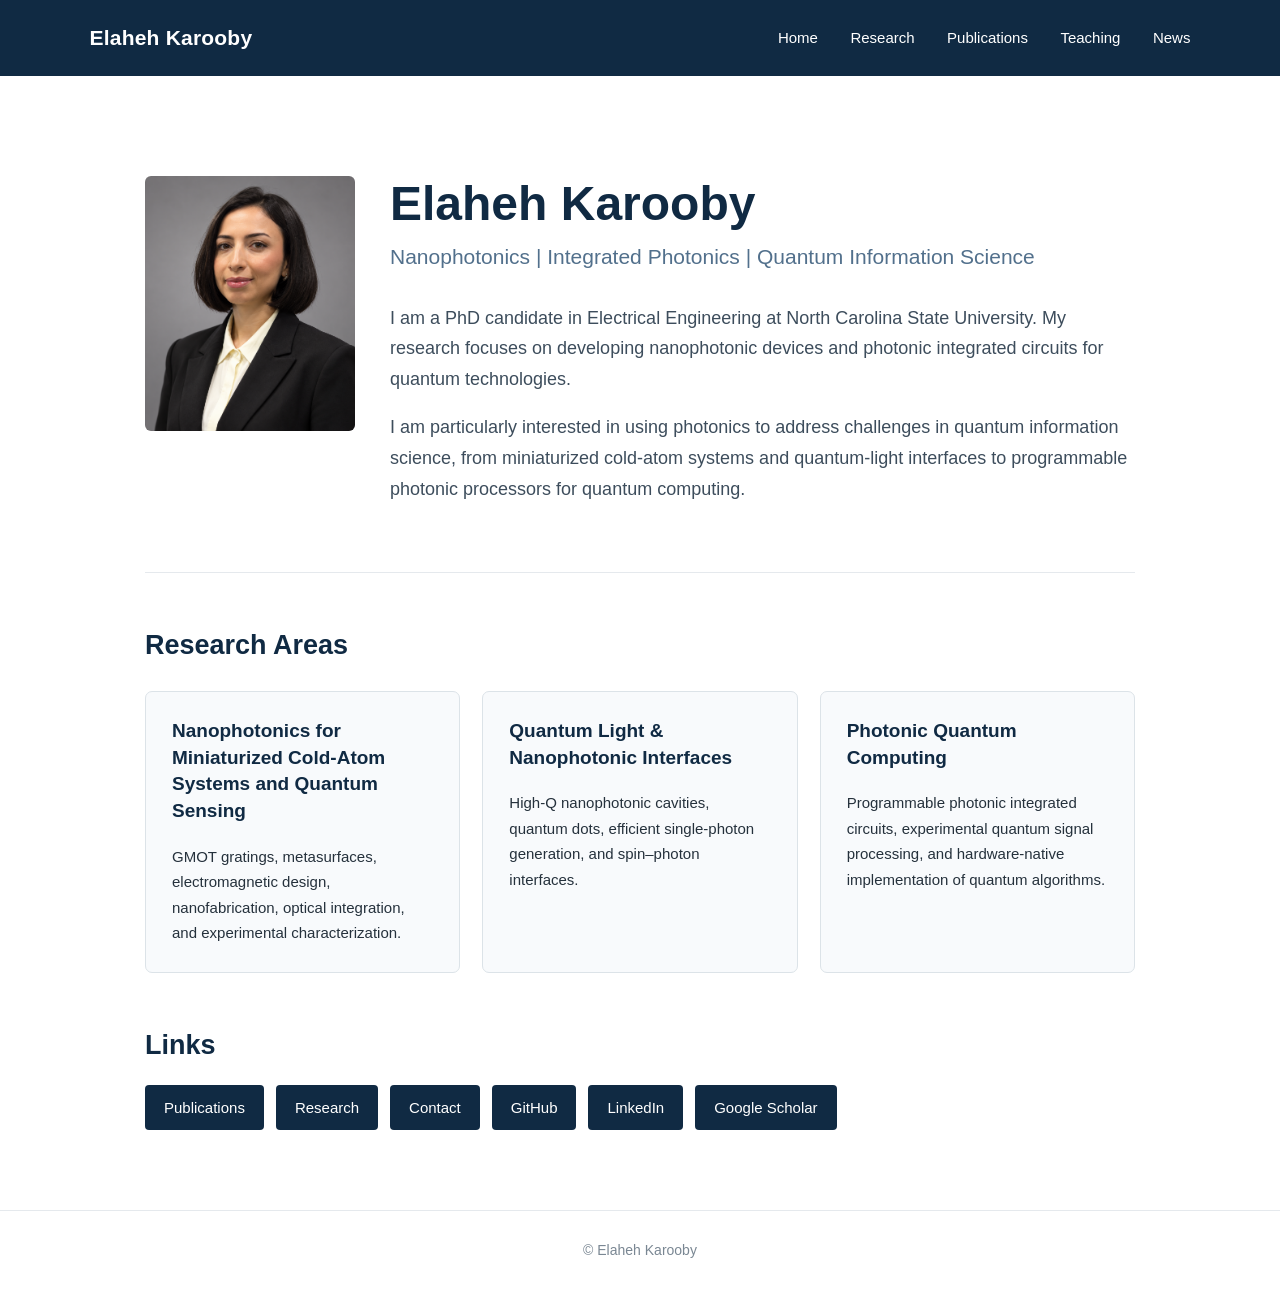
==== index.html @ 6fc02238 "Update index.html" ====
<!DOCTYPE html>
<html lang="en">

<head>
  <meta charset="UTF-8">
  <meta name="viewport" content="width=device-width, initial-scale=1.0">
  <title>Elaheh Karooby</title>
  <link rel="stylesheet" href="style.css">
</head>

<body>

<header>
  <nav>
    <div class="name">Elaheh Karooby</div>

    <div>
      <a href="index.html">Home</a>
      <a href="research.html">Research</a>
      <a href="publications.html">Publications</a>
      <a href="teaching.html">Teaching</a>
      <a href="news.html">News</a>
    </div>
  </nav>
</header>

<main>

  <section class="hero" style="display:flex; align-items:flex-start; gap:35px;">

    <img
      src="elaheh-photo.png"
      alt="Elaheh Karooby"
      style="width:210px; height:255px; object-fit:cover; border-radius:6px; flex-shrink:0;"
    >

    <div class="hero-text" style="flex:1;">

      <h1>Elaheh Karooby</h1>

      <h2>
        Nanophotonics | Integrated Photonics | Quantum Information Science
      </h2>

      <p>
        I am a PhD candidate in Electrical Engineering at North Carolina State University.
        My research focuses on developing nanophotonic devices and photonic integrated
        circuits for quantum technologies.
      </p>

      <p>
        I am particularly interested in using photonics to address challenges in quantum
        information science, from miniaturized cold-atom systems and quantum-light
        interfaces to programmable photonic processors for quantum computing.
      </p>

    </div>

  </section>

  <h2 class="section-title">Research Areas</h2>

  <div class="research-grid">

    <div class="research-card">
      <h3>Nanophotonics for Miniaturized Cold-Atom Systems and Quantum Sensing</h3>
      <p>
        GMOT gratings, metasurfaces, electromagnetic design, nanofabrication,
        optical integration, and experimental characterization.
      </p>
    </div>

    <div class="research-card">
      <h3>Quantum Light & Nanophotonic Interfaces</h3>
      <p>
        High-Q nanophotonic cavities, quantum dots, efficient single-photon
        generation, and spin–photon interfaces.
      </p>
    </div>

    <div class="research-card">
      <h3>Photonic Quantum Computing</h3>
      <p>
        Programmable photonic integrated circuits, experimental quantum signal
        processing, and hardware-native implementation of quantum algorithms.
      </p>
    </div>

  </div>

  <h2 class="section-title">Links</h2>

  <div class="buttons">

    <a class="button" href="publications.html">Publications</a>

    <a class="button" href="research.html">Research</a>

    <a class="button" href="contact.html">Contact</a>

    <a class="button"
       href="https://github.com/ekarooby"
       target="_blank"
       rel="noopener noreferrer">GitHub</a>

    <a class="button"
       href="https://www.linkedin.com/in/elaheh-karooby-2968b288"
       target="_blank"
       rel="noopener noreferrer">LinkedIn</a>

    <a class="button"
       href="https://scholar.google.com/citations?hl=en&user=1yUfxxIAAAAJ&view_op=list_works&sortby=pubdate"
       target="_blank"
       rel="noopener noreferrer">Google Scholar</a>

  </div>

</main>

<footer>
  © Elaheh Karooby
</footer>

</body>

</html>
---- style.css ----
* {
  box-sizing: border-box;
}

body {
  margin: 0;
  font-family: "Helvetica Neue", Arial, sans-serif;
  color: #25313c;
  background: #ffffff;
  line-height: 1.7;
}

/* Navigation */

header {
  background: #102a43;
  color: white;
  padding: 20px 7%;
}

nav {
  max-width: 1150px;
  margin: auto;
  display: flex;
  justify-content: space-between;
  align-items: center;
}

nav .name {
  font-size: 21px;
  font-weight: 600;
  letter-spacing: 0.2px;
}

nav a {
  color: #ffffff;
  text-decoration: none;
  margin-left: 28px;
  font-size: 15px;
}

nav a:hover {
  opacity: 0.75;
}

/* Main content */

main {
  max-width: 1050px;
  margin: 0 auto;
  padding: 65px 30px 80px;
}

/* Homepage */

.hero {
  display: flex;
  align-items: flex-start;
  gap: 35px;
  padding: 35px 0 50px;
  border-bottom: 1px solid #e5e9ed;
}

.profile-photo {
  width: 180px;
  height: 220px;
  object-fit: cover;
  border-radius: 6px;
  flex-shrink: 0;
}

.hero-text {
  flex: 1;
  max-width: 850px;
}

.hero h1 {
  margin: 0 0 8px;
  color: #102a43;
  font-size: 48px;
  line-height: 1.15;
  font-weight: 650;
}

.hero h2 {
  margin: 0 0 28px;
  color: #52708c;
  font-size: 21px;
  font-weight: 400;
}

.hero p {
  max-width: 800px;
  font-size: 18px;
  color: #3d4d5c;
}

/* Page titles */

main > h1 {
  color: #102a43;
  font-size: 40px;
  margin-top: 0;
}

/* Section headings */

.section-title {
  margin-top: 55px;
  margin-bottom: 18px;
  color: #102a43;
  font-size: 27px;
  line-height: 1.3;
}

/* Homepage research cards */

.research-grid {
  display: grid;
  grid-template-columns: repeat(3, 1fr);
  gap: 22px;
  margin-top: 28px;
}

.research-card {
  padding: 26px;
  border: 1px solid #dce3e8;
  border-radius: 7px;
  background: #f8fafc;
  transition: transform 0.2s ease, box-shadow 0.2s ease;
}

.research-card:hover {
  transform: translateY(-3px);
  box-shadow: 0 7px 18px rgba(0, 0, 0, 0.07);
}

.research-card h3 {
  margin-top: 0;
  color: #102a43;
  font-size: 19px;
  line-height: 1.4;
}

.research-card p {
  margin-bottom: 0;
  font-size: 15px;
}

/* Buttons */

.buttons {
  display: flex;
  flex-wrap: wrap;
  gap: 12px;
  margin-top: 22px;
}

.button {
  display: inline-block;
  padding: 10px 19px;
  border-radius: 4px;
  background: #102a43;
  color: white;
  text-decoration: none;
  font-size: 15px;
}

.button:hover {
  background: #284b6d;
  text-decoration: none;
}

/* Publications */

ol li {
  margin-bottom: 20px;
  padding-left: 8px;
}

/* General links */

main a {
  color: #245f8f;
}

main a:hover {
  text-decoration: underline;
}

/* Footer */

footer {
  border-top: 1px solid #e5e9ed;
  padding: 28px;
  text-align: center;
  color: #7a8793;
  font-size: 14px;
}

/* Mobile */

@media (max-width: 850px) {

  header {
    padding: 18px 25px;
  }

  nav {
    flex-direction: column;
    align-items: flex-start;
    gap: 12px;
  }

  nav a {
    margin: 0 18px 0 0;
  }

  main {
    padding: 45px 24px 60px;
  }

  .hero {
    flex-direction: column;
    gap: 22px;
  }

  .profile-photo {
    width: 160px;
    height: 200px;
  }

  .hero h1 {
    font-size: 38px;
  }

  .research-grid {
    grid-template-columns: 1fr;
  }
}
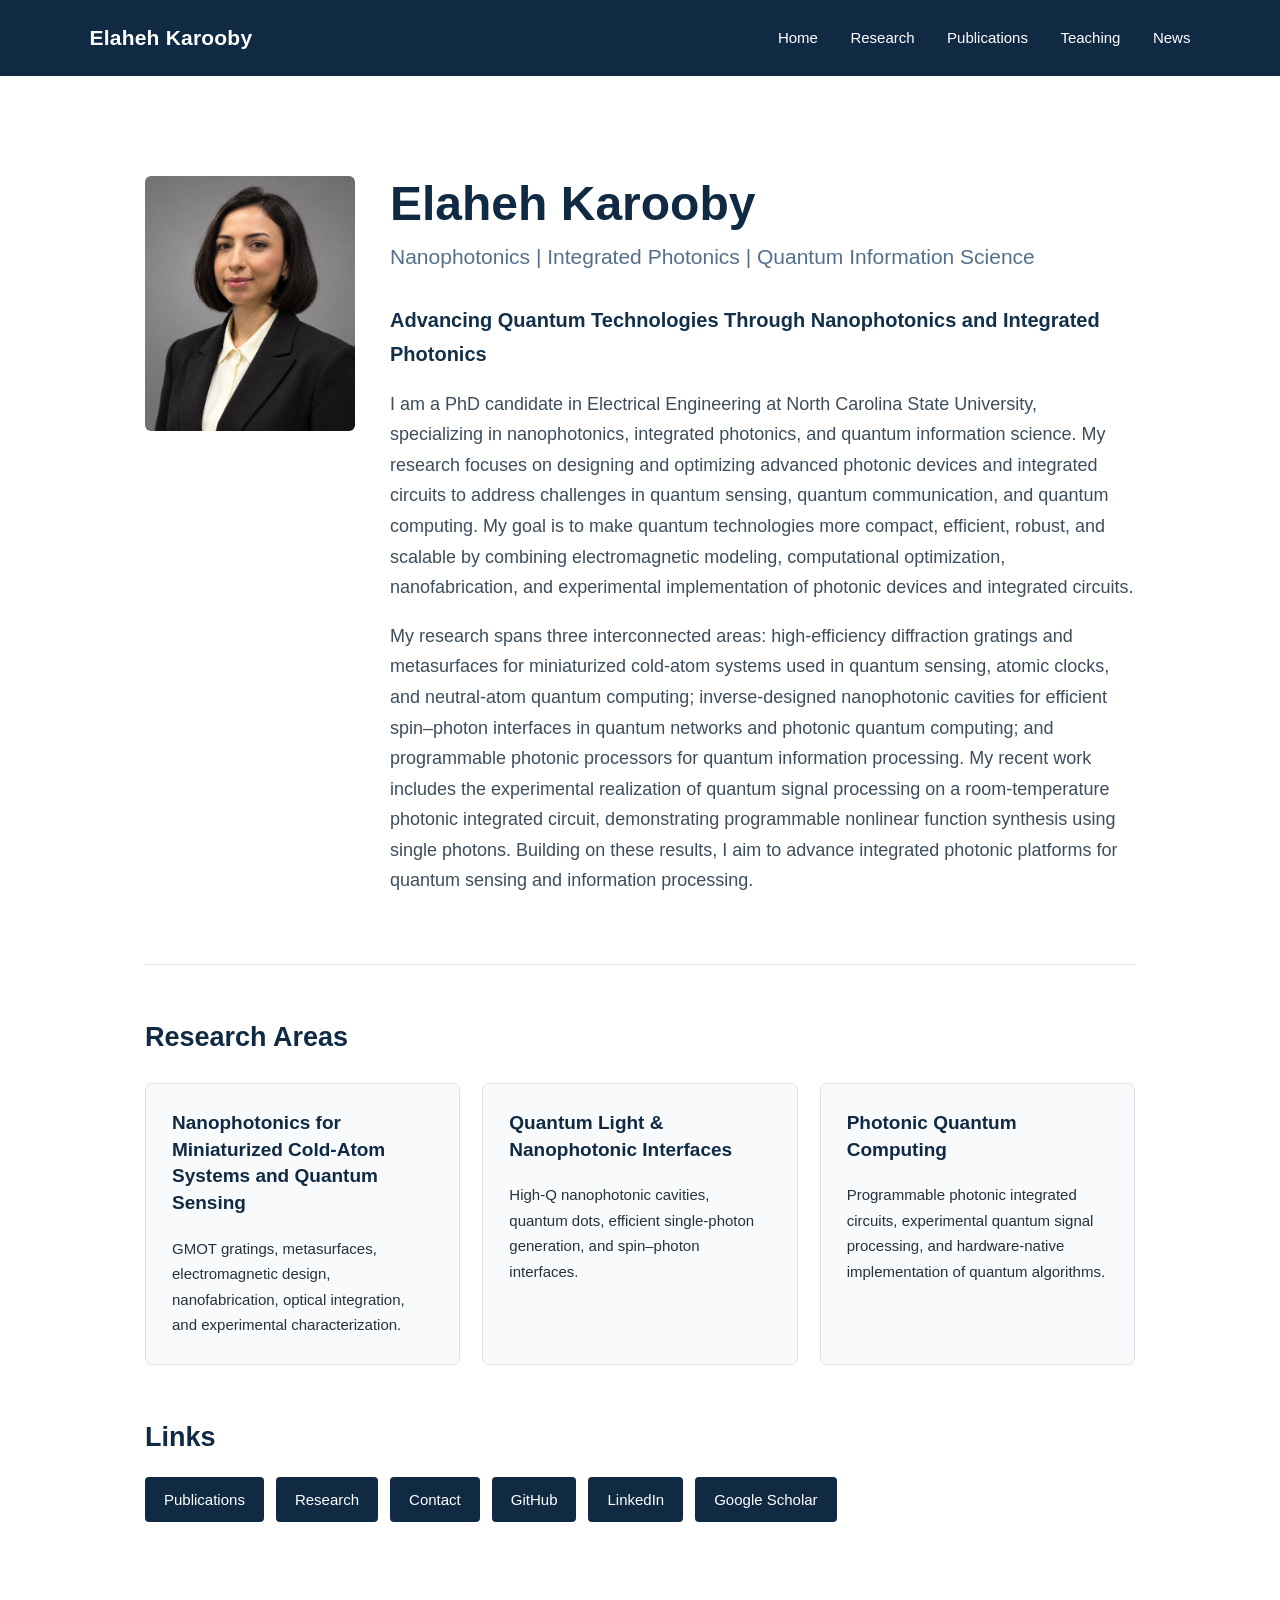
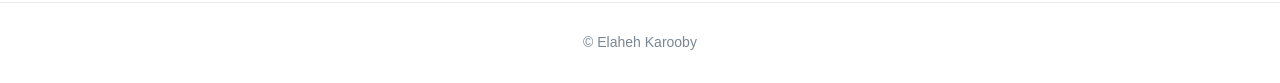
==== commit b5f200a2: "Update index.html" ====
--- a/index.html
+++ b/index.html
@@ -1,3 +1,4 @@
+
 <!DOCTYPE html>
 <html lang="en">
 
@@ -42,16 +43,37 @@
         Nanophotonics | Integrated Photonics | Quantum Information Science
       </h2>
 
+      <h3 style="color:#12304a; font-size:20px; margin-top:25px; margin-bottom:15px;">
+        Advancing Quantum Technologies Through Nanophotonics
+        and Integrated Photonics
+      </h3>
+
       <p>
-        I am a PhD candidate in Electrical Engineering at North Carolina State University.
-        My research focuses on developing nanophotonic devices and photonic integrated
-        circuits for quantum technologies.
+        I am a PhD candidate in Electrical Engineering at North Carolina
+        State University, specializing in nanophotonics, integrated
+        photonics, and quantum information science. My research focuses
+        on designing and optimizing advanced photonic devices and
+        integrated circuits to address challenges in quantum sensing,
+        quantum communication, and quantum computing. My goal is to
+        make quantum technologies more compact, efficient, robust,
+        and scalable by combining electromagnetic modeling,
+        computational optimization, nanofabrication, and experimental
+        implementation of photonic devices and integrated circuits.
       </p>
 
       <p>
-        I am particularly interested in using photonics to address challenges in quantum
-        information science, from miniaturized cold-atom systems and quantum-light
-        interfaces to programmable photonic processors for quantum computing.
+        My research spans three interconnected areas: high-efficiency
+        diffraction gratings and metasurfaces for miniaturized cold-atom
+        systems used in quantum sensing, atomic clocks, and neutral-atom
+        quantum computing; inverse-designed nanophotonic cavities for
+        efficient spin–photon interfaces in quantum networks and photonic
+        quantum computing; and programmable photonic processors for
+        quantum information processing. My recent work includes the
+        experimental realization of quantum signal processing on a
+        room-temperature photonic integrated circuit, demonstrating
+        programmable nonlinear function synthesis using single photons.
+        Building on these results, I aim to advance integrated photonic
+        platforms for quantum sensing and information processing.
       </p>
 
     </div>
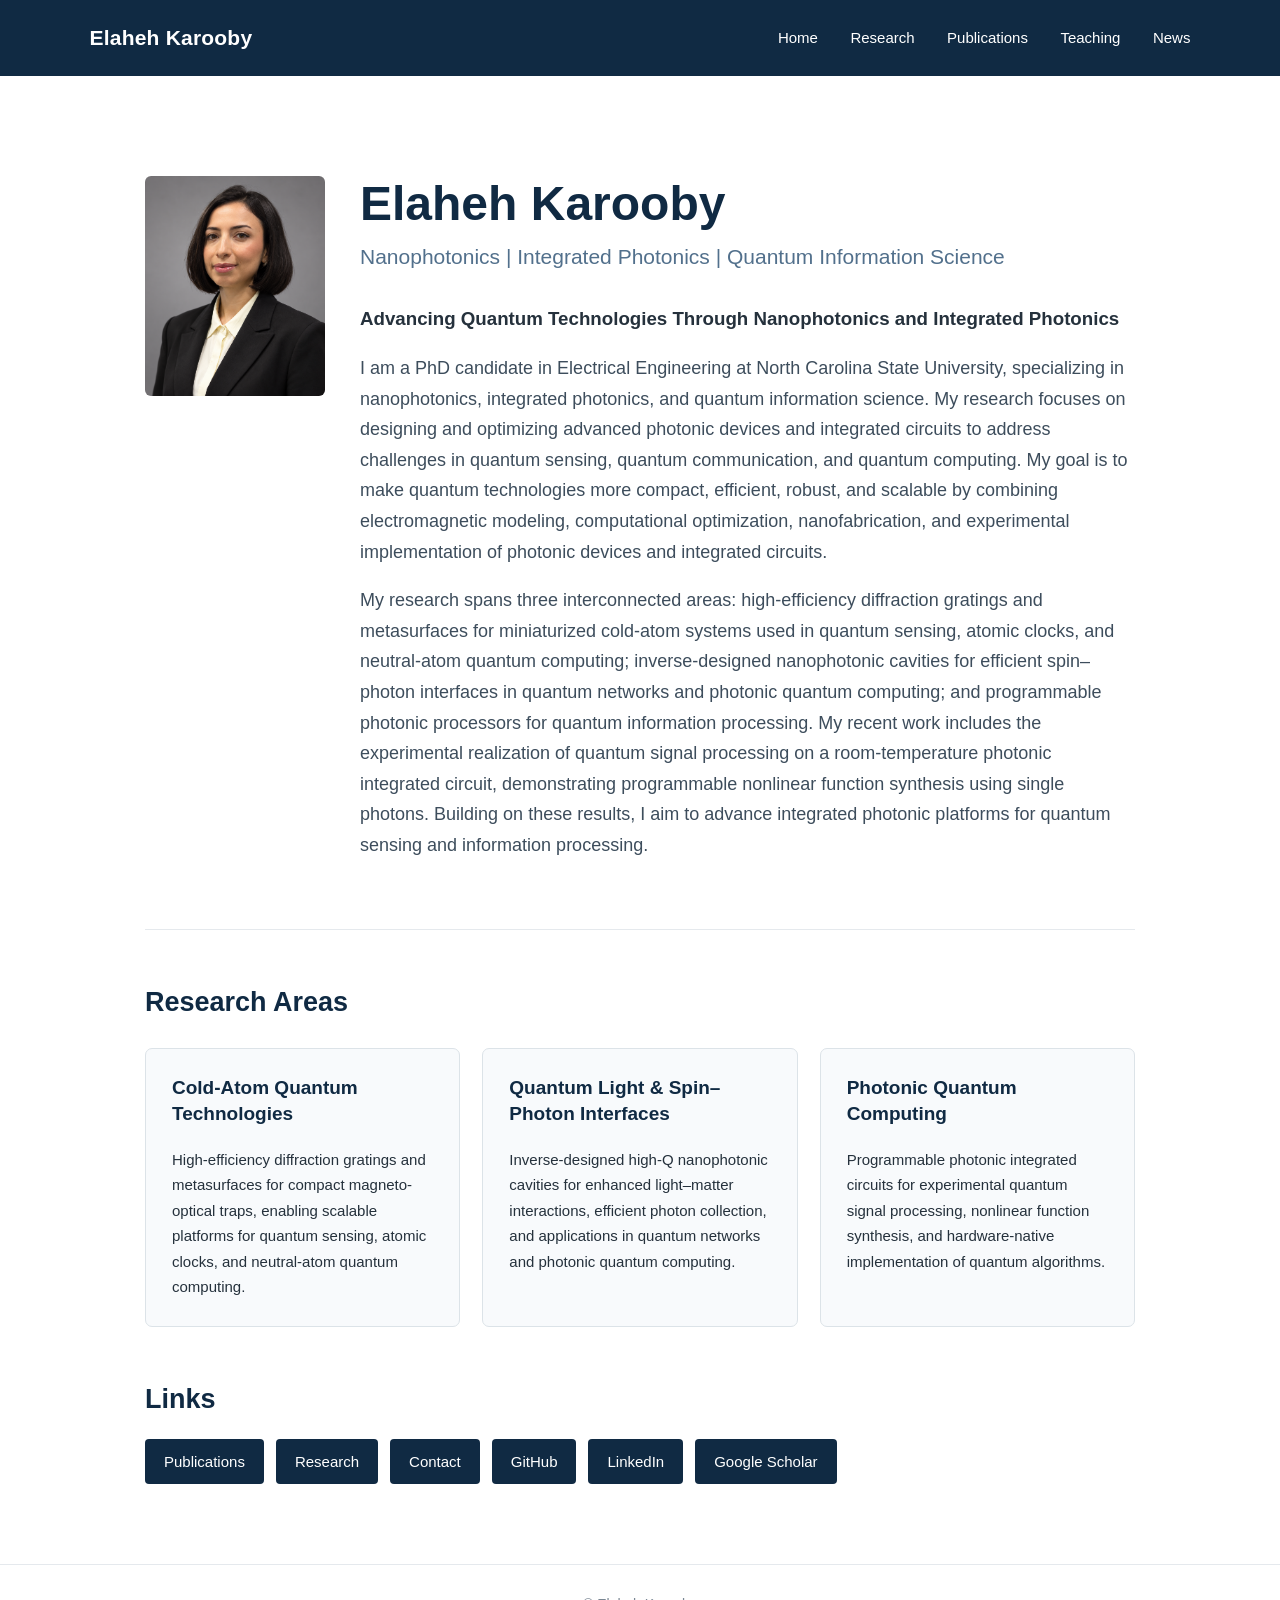
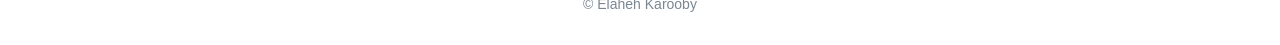
==== commit bac670fc: "Update index.html" ====
--- a/index.html
+++ b/index.html
@@ -5,7 +5,9 @@
 <head>
   <meta charset="UTF-8">
   <meta name="viewport" content="width=device-width, initial-scale=1.0">
-  <title>Elaheh Karooby</title>
+  <meta name="description"
+        content="Elaheh Karooby - PhD Candidate at NC State University researching nanophotonics, integrated photonics, and quantum information science.">
+  <title>Elaheh Karooby | Quantum Photonics Research</title>
   <link rel="stylesheet" href="style.css">
 </head>
 
@@ -15,7 +17,7 @@
   <nav>
     <div class="name">Elaheh Karooby</div>
 
-    <div>
+    <div class="nav-links">
       <a href="index.html">Home</a>
       <a href="research.html">Research</a>
       <a href="publications.html">Publications</a>
@@ -27,25 +29,26 @@
 
 <main>
 
-  <section class="hero" style="display:flex; align-items:flex-start; gap:35px;">
+  <section class="hero">
 
     <img
       src="elaheh-photo.png"
-      alt="Elaheh Karooby"
-      style="width:210px; height:255px; object-fit:cover; border-radius:6px; flex-shrink:0;"
+      alt="Portrait of Elaheh Karooby"
+      class="profile-photo"
     >
 
-    <div class="hero-text" style="flex:1;">
+    <div class="hero-text">
 
       <h1>Elaheh Karooby</h1>
 
       <h2>
-        Nanophotonics | Integrated Photonics | Quantum Information Science
+        Nanophotonics | Integrated Photonics |
+        Quantum Information Science
       </h2>
 
-      <h3 style="color:#12304a; font-size:20px; margin-top:25px; margin-bottom:15px;">
-        Advancing Quantum Technologies Through Nanophotonics
-        and Integrated Photonics
+      <h3 class="research-statement">
+        Advancing Quantum Technologies Through
+        Nanophotonics and Integrated Photonics
       </h3>
 
       <p>
@@ -80,60 +83,80 @@
 
   </section>
 
+
   <h2 class="section-title">Research Areas</h2>
 
   <div class="research-grid">
 
     <div class="research-card">
-      <h3>Nanophotonics for Miniaturized Cold-Atom Systems and Quantum Sensing</h3>
+      <h3>Cold-Atom Quantum Technologies</h3>
       <p>
-        GMOT gratings, metasurfaces, electromagnetic design, nanofabrication,
-        optical integration, and experimental characterization.
+        High-efficiency diffraction gratings and metasurfaces
+        for compact magneto-optical traps, enabling scalable
+        platforms for quantum sensing, atomic clocks, and
+        neutral-atom quantum computing.
       </p>
     </div>
 
     <div class="research-card">
-      <h3>Quantum Light & Nanophotonic Interfaces</h3>
+      <h3>Quantum Light &amp; Spin–Photon Interfaces</h3>
       <p>
-        High-Q nanophotonic cavities, quantum dots, efficient single-photon
-        generation, and spin–photon interfaces.
+        Inverse-designed high-Q nanophotonic cavities for
+        enhanced light–matter interactions, efficient photon
+        collection, and applications in quantum networks
+        and photonic quantum computing.
       </p>
     </div>
 
     <div class="research-card">
       <h3>Photonic Quantum Computing</h3>
       <p>
-        Programmable photonic integrated circuits, experimental quantum signal
-        processing, and hardware-native implementation of quantum algorithms.
+        Programmable photonic integrated circuits for
+        experimental quantum signal processing, nonlinear
+        function synthesis, and hardware-native
+        implementation of quantum algorithms.
       </p>
     </div>
 
   </div>
 
+
   <h2 class="section-title">Links</h2>
 
   <div class="buttons">
 
-    <a class="button" href="publications.html">Publications</a>
+    <a class="button" href="publications.html">
+      Publications
+    </a>
 
-    <a class="button" href="research.html">Research</a>
+    <a class="button" href="research.html">
+      Research
+    </a>
 
-    <a class="button" href="contact.html">Contact</a>
+    <a class="button" href="contact.html">
+      Contact
+    </a>
 
     <a class="button"
        href="https://github.com/ekarooby"
        target="_blank"
-       rel="noopener noreferrer">GitHub</a>
+       rel="noopener noreferrer">
+      GitHub
+    </a>
 
     <a class="button"
        href="https://www.linkedin.com/in/elaheh-karooby-2968b288"
        target="_blank"
-       rel="noopener noreferrer">LinkedIn</a>
+       rel="noopener noreferrer">
+      LinkedIn
+    </a>
 
     <a class="button"
-       href="https://scholar.google.com/citations?hl=en&user=1yUfxxIAAAAJ&view_op=list_works&sortby=pubdate"
+       href="https://scholar.google.com/citations?hl=en&amp;user=1yUfxxIAAAAJ&amp;view_op=list_works&amp;sortby=pubdate"
        target="_blank"
-       rel="noopener noreferrer">Google Scholar</a>
+       rel="noopener noreferrer">
+      Google Scholar
+    </a>
 
   </div>
 
@@ -144,5 +167,4 @@
 </footer>
 
 </body>
-
 </html>
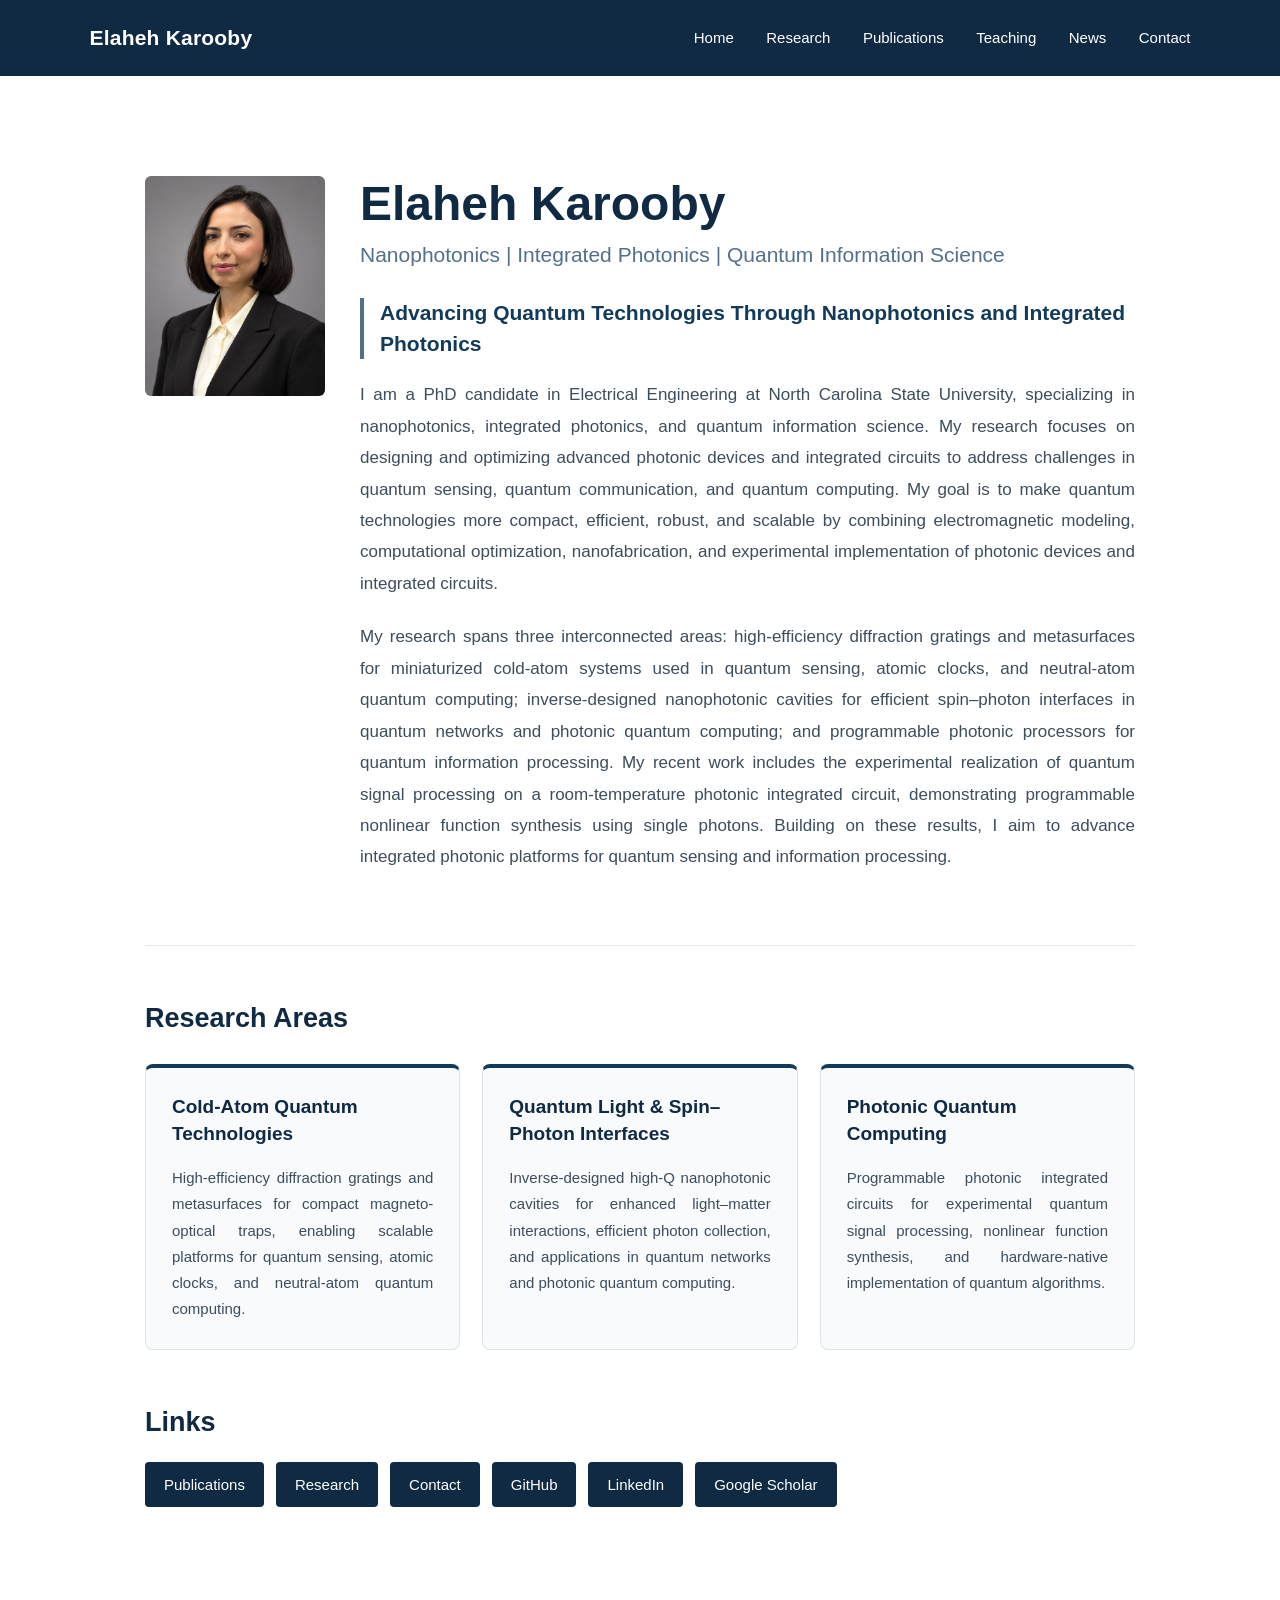
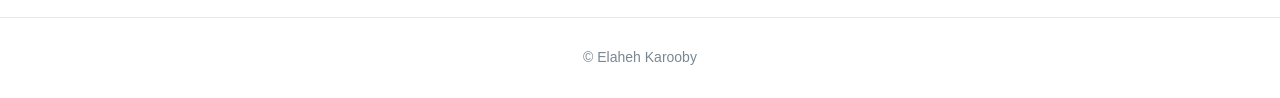
==== commit ce3792df: "Update index.html" ====
--- a/index.html
+++ b/index.html
@@ -23,6 +23,7 @@
       <a href="publications.html">Publications</a>
       <a href="teaching.html">Teaching</a>
       <a href="news.html">News</a>
+      <a href="contact.html">Contact</a>
     </div>
   </nav>
 </header>
--- a/style.css
+++ b/style.css
@@ -1,3 +1,8 @@
+
+/* =========================================
+   GENERAL
+========================================= */
+
 * {
   box-sizing: border-box;
 }
@@ -10,7 +15,10 @@
   line-height: 1.7;
 }
 
-/* Navigation */
+
+/* =========================================
+   NAVIGATION
+========================================= */
 
 header {
   background: #102a43;
@@ -24,12 +32,14 @@
   display: flex;
   justify-content: space-between;
   align-items: center;
+  gap: 20px;
 }
 
 nav .name {
   font-size: 21px;
   font-weight: 600;
   letter-spacing: 0.2px;
+  color: white;
 }
 
 nav a {
@@ -43,7 +53,10 @@
   opacity: 0.75;
 }
 
-/* Main content */
+
+/* =========================================
+   MAIN CONTENT
+========================================= */
 
 main {
   max-width: 1050px;
@@ -51,7 +64,10 @@
   padding: 65px 30px 80px;
 }
 
-/* Homepage */
+
+/* =========================================
+   HOMEPAGE HERO
+========================================= */
 
 .hero {
   display: flex;
@@ -71,6 +87,7 @@
 
 .hero-text {
   flex: 1;
+  min-width: 0;
   max-width: 850px;
 }
 
@@ -87,15 +104,39 @@
   color: #52708c;
   font-size: 21px;
   font-weight: 400;
-}
+  line-height: 1.5;
+}
+
+/* Research statement below subtitle */
+
+.research-statement {
+  color: #123b5b;
+  font-size: 21px;
+  font-weight: 700;
+  line-height: 1.45;
+  margin-top: 25px;
+  margin-bottom: 20px;
+  padding-left: 16px;
+  border-left: 4px solid #52708c;
+}
+
+/* Justified research introduction */
 
 .hero p {
   max-width: 800px;
-  font-size: 18px;
+  font-size: 17px;
   color: #3d4d5c;
-}
-
-/* Page titles */
+  line-height: 1.85;
+  margin-top: 0;
+  margin-bottom: 22px;
+  text-align: justify;
+  hyphens: auto;
+}
+
+
+/* =========================================
+   PAGE TITLES
+========================================= */
 
 main > h1 {
   color: #102a43;
@@ -103,7 +144,10 @@
   margin-top: 0;
 }
 
-/* Section headings */
+
+/* =========================================
+   SECTION HEADINGS
+========================================= */
 
 .section-title {
   margin-top: 55px;
@@ -113,47 +157,68 @@
   line-height: 1.3;
 }
 
-/* Homepage research cards */
+
+/* =========================================
+   HOMEPAGE RESEARCH CARDS
+========================================= */
 
 .research-grid {
   display: grid;
-  grid-template-columns: repeat(3, 1fr);
+  grid-template-columns: repeat(3, minmax(0, 1fr));
   gap: 22px;
   margin-top: 28px;
+  margin-bottom: 55px;
 }
 
 .research-card {
   padding: 26px;
   border: 1px solid #dce3e8;
-  border-radius: 7px;
+  border-top: 4px solid #123b5b;
+  border-radius: 8px;
   background: #f8fafc;
-  transition: transform 0.2s ease, box-shadow 0.2s ease;
+
+  transition:
+    transform 0.2s ease,
+    box-shadow 0.2s ease,
+    border-color 0.2s ease;
 }
 
 .research-card:hover {
-  transform: translateY(-3px);
-  box-shadow: 0 7px 18px rgba(0, 0, 0, 0.07);
+  transform: translateY(-4px);
+  box-shadow: 0 8px 22px rgba(16, 42, 67, 0.12);
+  border-color: #b8ccdc;
 }
 
 .research-card h3 {
   margin-top: 0;
+  margin-bottom: 18px;
   color: #102a43;
   font-size: 19px;
+  font-weight: 700;
   line-height: 1.4;
 }
 
 .research-card p {
+  margin-top: 0;
   margin-bottom: 0;
   font-size: 15px;
-}
-
-/* Buttons */
+  line-height: 1.75;
+  color: #3d4d5c;
+  text-align: justify;
+  hyphens: auto;
+}
+
+
+/* =========================================
+   BUTTONS
+========================================= */
 
 .buttons {
   display: flex;
   flex-wrap: wrap;
   gap: 12px;
   margin-top: 22px;
+  margin-bottom: 30px;
 }
 
 .button {
@@ -161,24 +226,37 @@
   padding: 10px 19px;
   border-radius: 4px;
   background: #102a43;
-  color: white;
+  color: #ffffff;
   text-decoration: none;
   font-size: 15px;
+  font-weight: 500;
+
+  transition:
+    background-color 0.2s ease,
+    transform 0.2s ease;
 }
 
 .button:hover {
   background: #284b6d;
+  color: #ffffff;
   text-decoration: none;
-}
-
-/* Publications */
+  transform: translateY(-2px);
+}
+
+
+/* =========================================
+   PUBLICATIONS
+========================================= */
 
 ol li {
   margin-bottom: 20px;
   padding-left: 8px;
 }
 
-/* General links */
+
+/* =========================================
+   GENERAL LINKS
+========================================= */
 
 main a {
   color: #245f8f;
@@ -188,7 +266,23 @@
   text-decoration: underline;
 }
 
-/* Footer */
+/* Keep buttons white, overriding general links */
+
+main a.button,
+main a.button:visited {
+  color: #ffffff;
+  text-decoration: none;
+}
+
+main a.button:hover {
+  color: #ffffff;
+  text-decoration: none;
+}
+
+
+/* =========================================
+   FOOTER
+========================================= */
 
 footer {
   border-top: 1px solid #e5e9ed;
@@ -198,7 +292,10 @@
   font-size: 14px;
 }
 
-/* Mobile */
+
+/* =========================================
+   TABLET
+========================================= */
 
 @media (max-width: 850px) {
 
@@ -234,7 +331,106 @@
     font-size: 38px;
   }
 
+  .hero h2 {
+    font-size: 19px;
+  }
+
+  .research-grid {
+    grid-template-columns: repeat(2, minmax(0, 1fr));
+  }
+
+}
+
+
+/* =========================================
+   MOBILE
+========================================= */
+
+@media (max-width: 600px) {
+
+  header {
+    padding: 18px 20px;
+  }
+
+  nav .name {
+    font-size: 20px;
+  }
+
+  nav a {
+    font-size: 14px;
+    margin-right: 14px;
+  }
+
+  main {
+    padding: 35px 20px 55px;
+  }
+
+  .hero {
+    padding-top: 15px;
+    padding-bottom: 35px;
+  }
+
+  .hero h1 {
+    font-size: 34px;
+  }
+
+  .hero h2 {
+    font-size: 17px;
+  }
+
+  .research-statement {
+    font-size: 19px;
+    padding-left: 12px;
+  }
+
+  .hero p {
+    font-size: 15px;
+    line-height: 1.8;
+  }
+
+  .section-title {
+    font-size: 24px;
+  }
+
   .research-grid {
     grid-template-columns: 1fr;
   }
-}
+
+  .research-card {
+    padding: 22px;
+  }
+
+  .buttons {
+    gap: 10px;
+  }
+
+  .button {
+    font-size: 14px;
+    padding: 10px 15px;
+  }
+
+}
+
+
+/* =========================================
+   ACCESSIBILITY
+========================================= */
+
+a:focus-visible {
+  outline: 3px solid #5799c5;
+  outline-offset: 3px;
+}
+
+@media (prefers-reduced-motion: reduce) {
+
+  .research-card,
+  .button {
+    transition: none;
+  }
+
+  .research-card:hover,
+  .button:hover {
+    transform: none;
+  }
+
+}
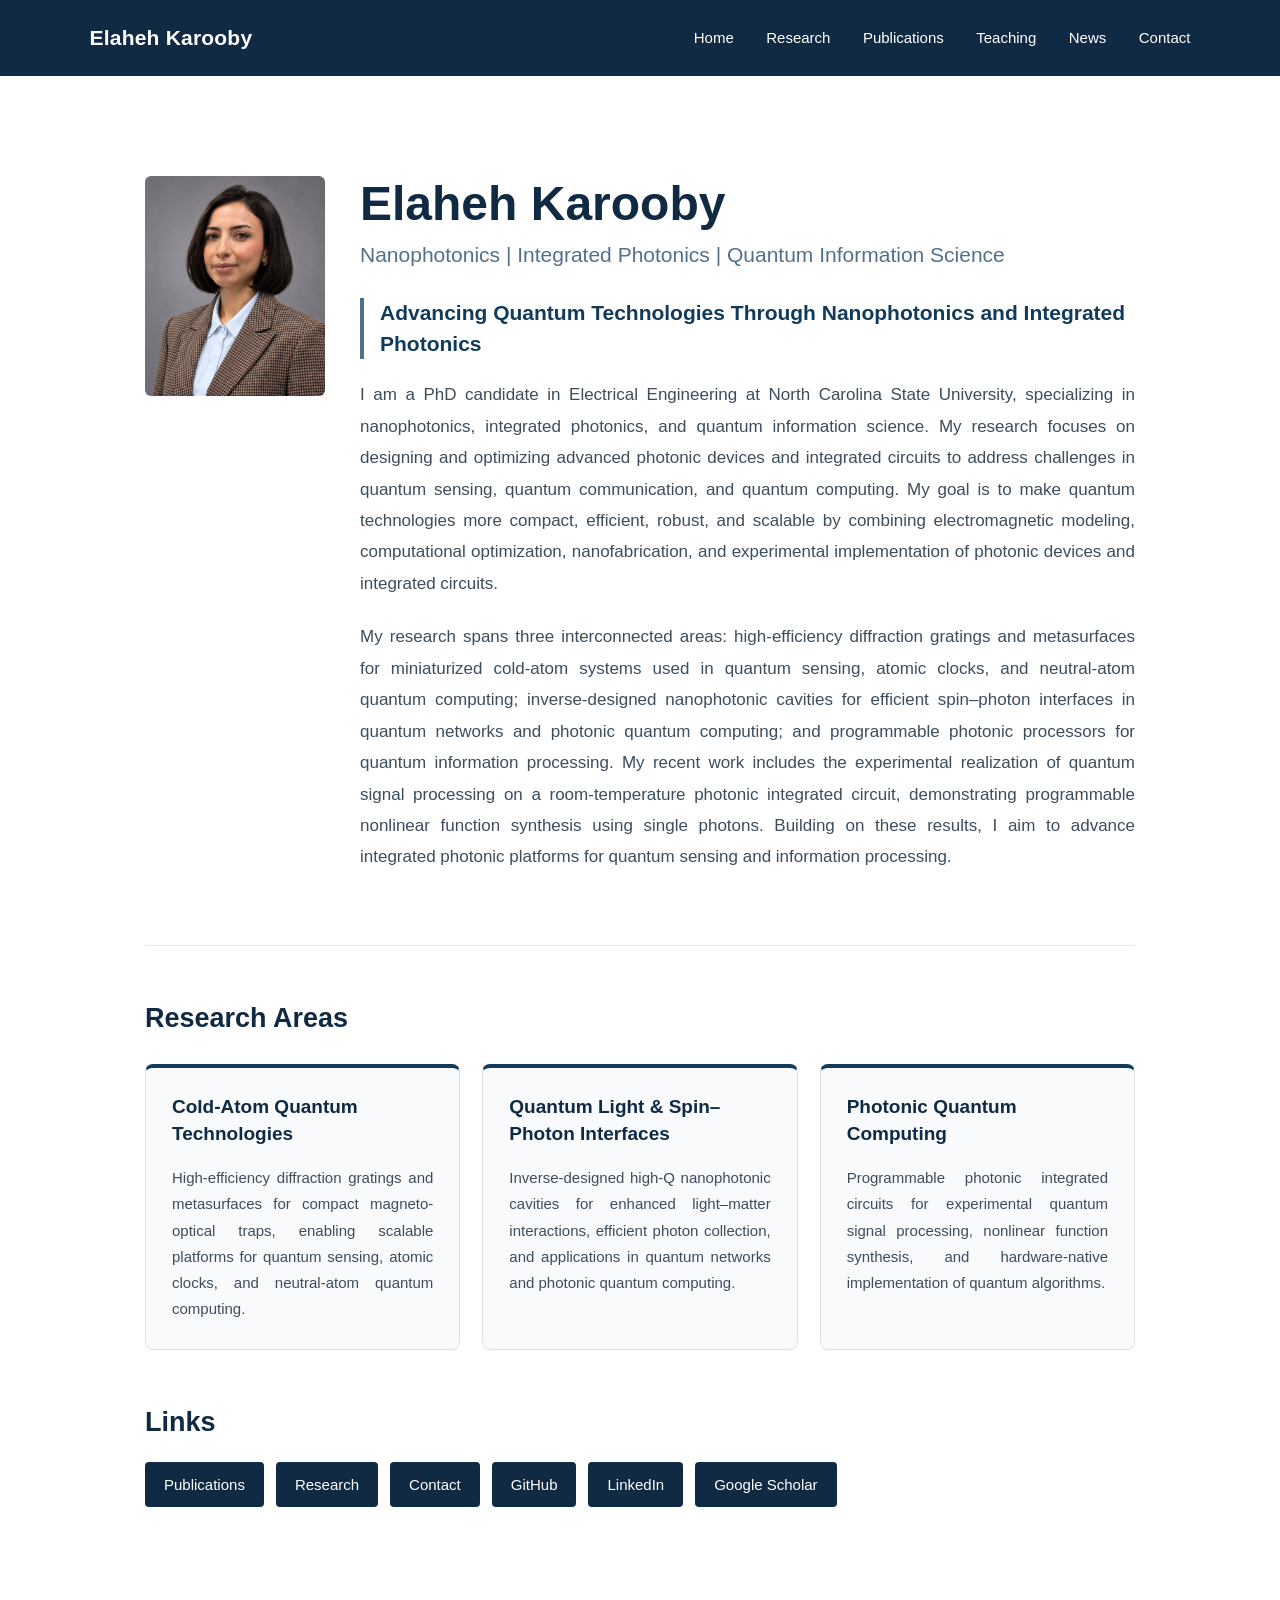
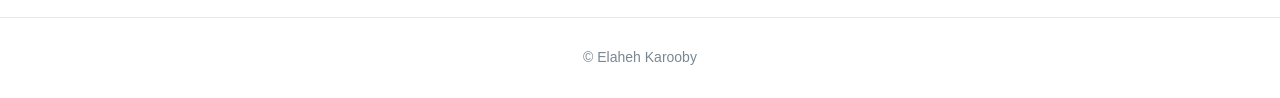
==== commit 2044d5a4: "Update index.html" ====
--- a/index.html
+++ b/index.html
@@ -33,7 +33,7 @@
   <section class="hero">
 
     <img
-      src="elaheh-photo.png"
+      src="Elaheh_Optica_Photo.png"
       alt="Portrait of Elaheh Karooby"
       class="profile-photo"
     >
--- a/style.css
+++ b/style.css
@@ -64,6 +64,13 @@
   padding: 65px 30px 80px;
 }
 
+/* Justify paragraphs throughout the website */
+
+main p {
+  text-align: justify;
+  hyphens: auto;
+}
+
 
 /* =========================================
    HOMEPAGE HERO
@@ -106,8 +113,6 @@
   font-weight: 400;
   line-height: 1.5;
 }
-
-/* Research statement below subtitle */
 
 .research-statement {
   color: #123b5b;
@@ -120,8 +125,6 @@
   border-left: 4px solid #52708c;
 }
 
-/* Justified research introduction */
-
 .hero p {
   max-width: 800px;
   font-size: 17px;
@@ -266,8 +269,6 @@
   text-decoration: underline;
 }
 
-/* Keep buttons white, overriding general links */
-
 main a.button,
 main a.button:visited {
   color: #ffffff;
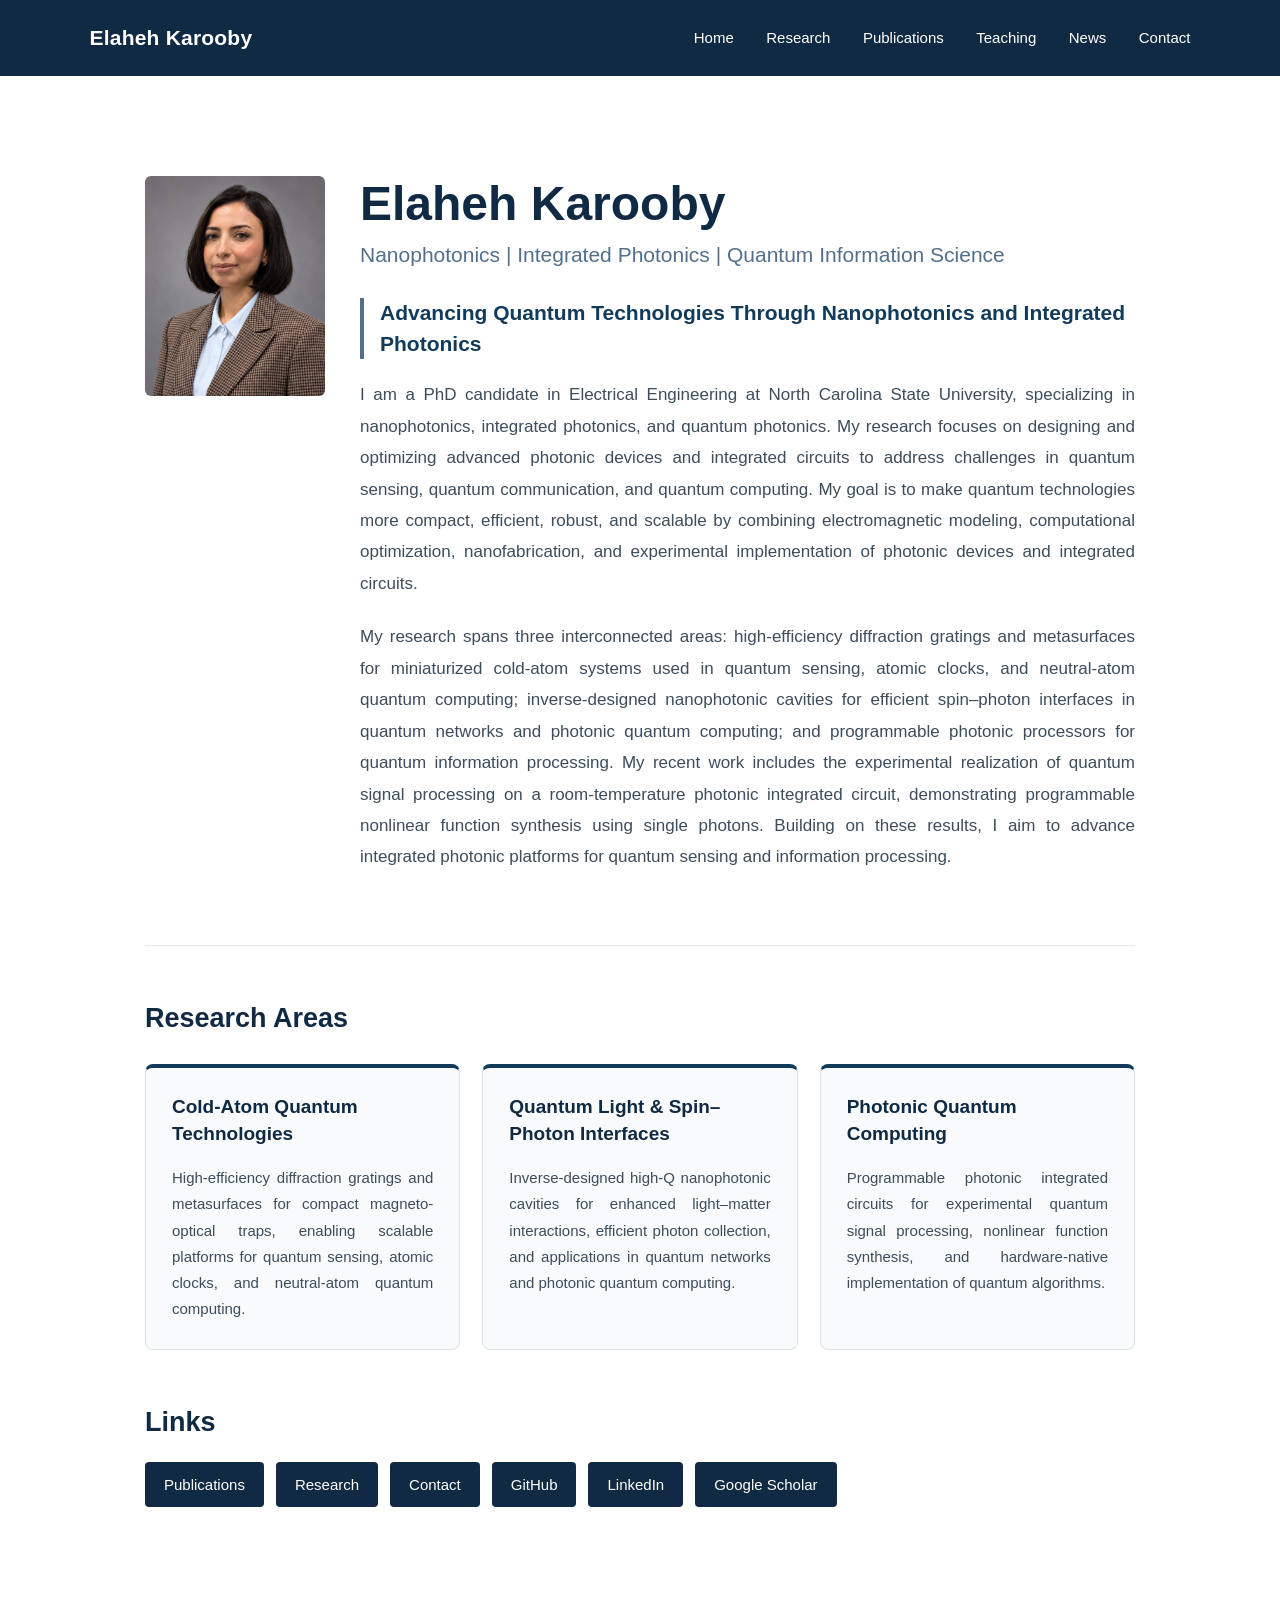
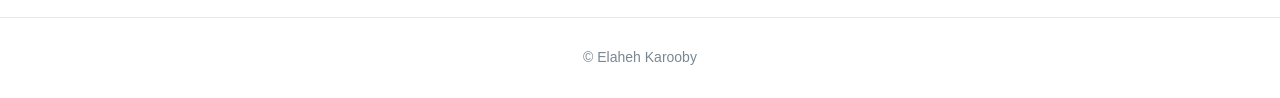
==== commit 888847dc: "Update index.html" ====
--- a/index.html
+++ b/index.html
@@ -6,7 +6,7 @@
   <meta charset="UTF-8">
   <meta name="viewport" content="width=device-width, initial-scale=1.0">
   <meta name="description"
-        content="Elaheh Karooby - PhD Candidate at NC State University researching nanophotonics, integrated photonics, and quantum information science.">
+        content="Elaheh Karooby - PhD Candidate at NC State University researching nanophotonics, integrated photonics, and quantum photonics.">
   <title>Elaheh Karooby | Quantum Photonics Research</title>
   <link rel="stylesheet" href="style.css">
 </head>
@@ -55,7 +55,7 @@
       <p>
         I am a PhD candidate in Electrical Engineering at North Carolina
         State University, specializing in nanophotonics, integrated
-        photonics, and quantum information science. My research focuses
+        photonics, and quantum photonics. My research focuses
         on designing and optimizing advanced photonic devices and
         integrated circuits to address challenges in quantum sensing,
         quantum communication, and quantum computing. My goal is to
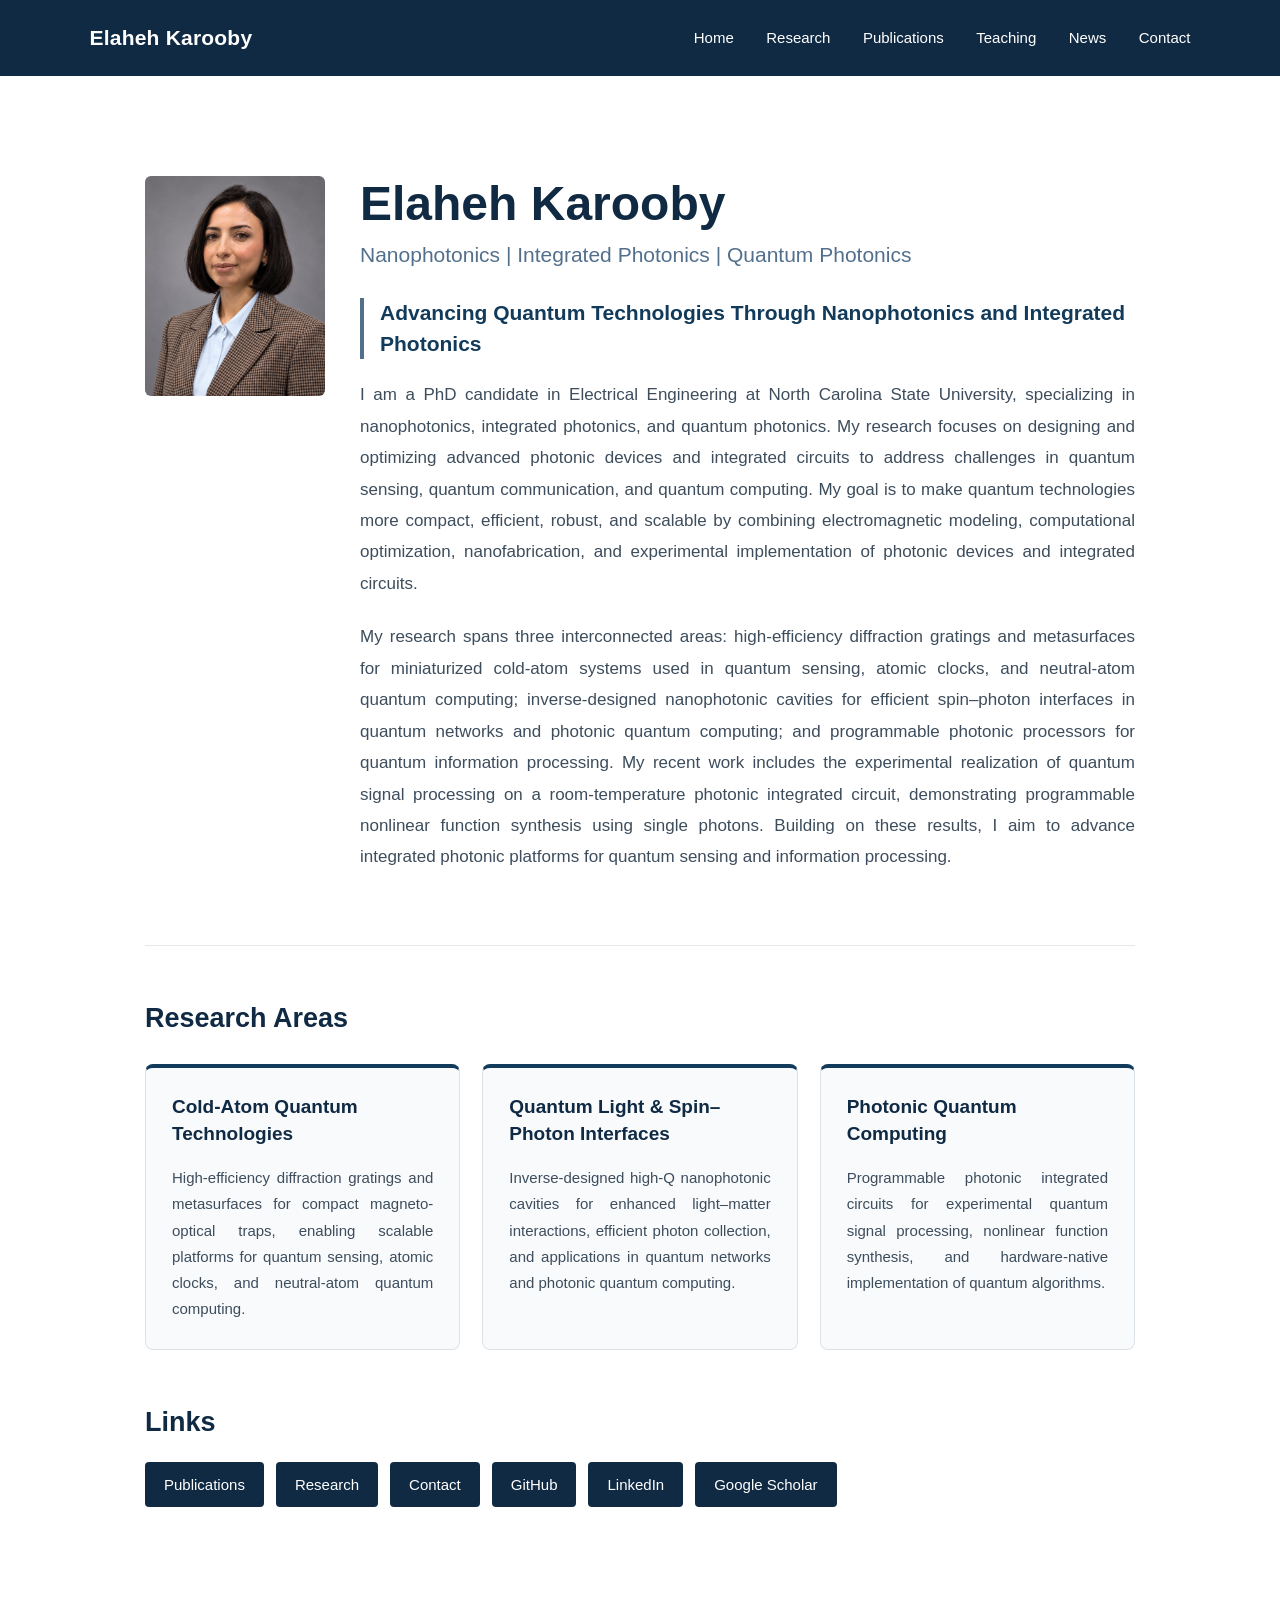
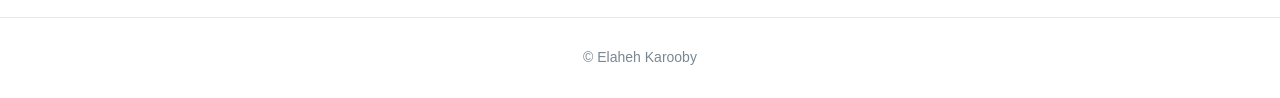
==== commit 7897dfd6: "Update index.html" ====
--- a/index.html
+++ b/index.html
@@ -44,7 +44,7 @@
 
       <h2>
         Nanophotonics | Integrated Photonics |
-        Quantum Information Science
+        Quantum Photonics
       </h2>
 
       <h3 class="research-statement">
